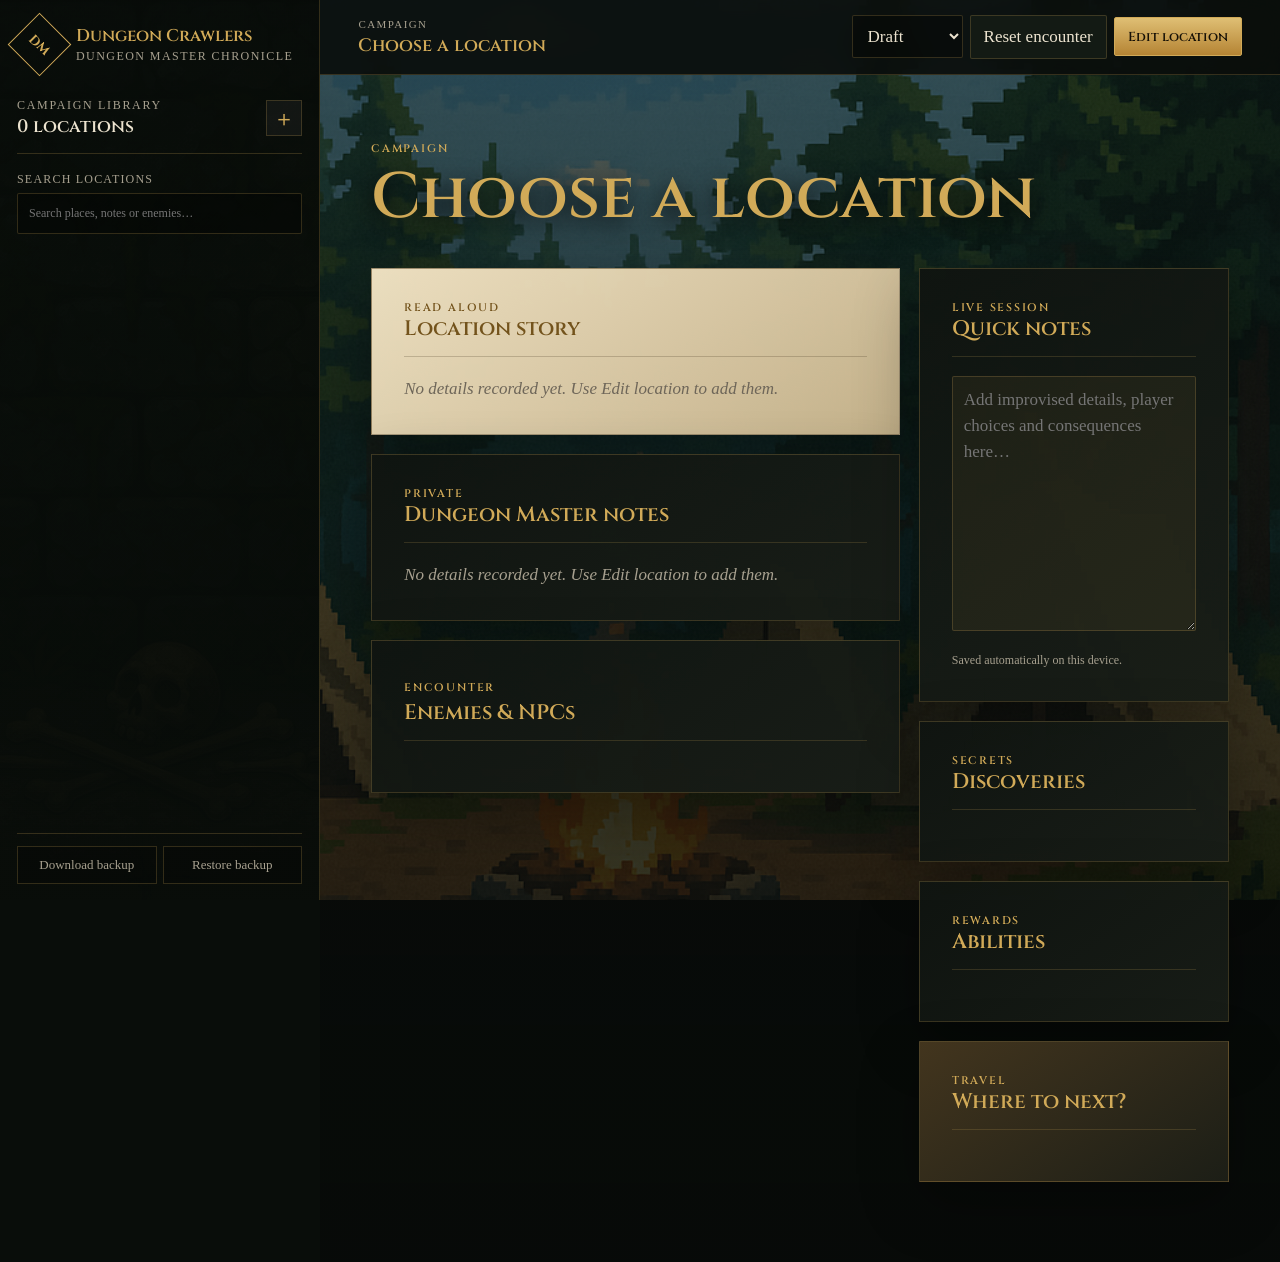
==== dungeon-crawlers-dm-private/index.html @ de203393 "Add files via upload" ====
<!doctype html>
<html lang="en">
<head>
  <meta charset="utf-8">
  <meta name="viewport" content="width=device-width, initial-scale=1">
  <meta name="theme-color" content="#10130f">
  <meta name="robots" content="noindex,nofollow">
  <title>Dungeon Crawlers — DM Chronicle</title>
  <link rel="preconnect" href="https://fonts.googleapis.com">
  <link rel="preconnect" href="https://fonts.gstatic.com" crossorigin>
  <link href="https://fonts.googleapis.com/css2?family=Cinzel:wght@500;600;700&family=IM+Fell+English:ital@0;1&display=swap" rel="stylesheet">
  <link rel="stylesheet" href="styles.css">
</head>
<body>
  <div class="app-shell">
    <aside class="sidebar" id="sidebar">
      <div class="brand">
        <div class="brand-mark">DM</div>
        <div><strong>Dungeon Crawlers</strong><span>Dungeon Master Chronicle</span></div>
      </div>

      <div class="library-heading">
        <div><p>Campaign library</p><strong id="locationCount">0 locations</strong></div>
        <button class="icon-button" id="newLocationButton" title="Create a new location" aria-label="Create a new location">＋</button>
      </div>

      <label class="search-field"><span>Search locations</span><input id="locationSearch" type="search" placeholder="Search places, notes or enemies…"></label>
      <div class="filter-row" id="campaignFilters" aria-label="Filter campaign"></div>
      <nav class="location-list" id="locationList" aria-label="Campaign locations"></nav>

      <div class="sidebar-tools">
        <button id="backupButton" type="button">Download backup</button>
        <label>Restore backup<input id="restoreFile" type="file" accept="application/json"></label>
      </div>
    </aside>

    <main class="main-stage">
      <header class="topbar">
        <button class="menu-button" id="menuButton" aria-label="Open location library">☰</button>
        <div class="current-place"><span id="locationCampaign">Campaign</span><strong id="locationTitle">Choose a location</strong></div>
        <div class="top-actions">
          <select id="locationStatus" aria-label="Location status">
            <option value="draft">Draft</option><option value="ready">Ready</option>
            <option value="visited">Visited</option><option value="complete">Complete</option>
          </select>
          <button class="button secondary" id="resetEncounterButton" type="button">Reset encounter</button>
          <button class="button primary" id="editLocationButton" type="button">Edit location</button>
        </div>
      </header>

      <div class="content" id="locationView">
        <section class="location-hero">
          <div>
            <p class="eyebrow" id="heroCampaign">Campaign</p>
            <h1 id="heroTitle">Choose a location</h1>
            <p class="hero-source" id="heroSource"></p>
          </div>
          <div class="location-summary" id="locationSummary"></div>
        </section>

        <div class="content-grid">
          <div class="primary-column">
            <section class="paper-card story-card">
              <div class="section-title"><span>Read aloud</span><h2>Location story</h2></div>
              <div class="prose" id="storyText"></div>
            </section>

            <section class="dark-card">
              <div class="section-title"><span>Private</span><h2>Dungeon Master notes</h2></div>
              <div class="prose" id="dmNotesText"></div>
            </section>

            <section class="dark-card">
              <div class="section-title split"><div><span>Encounter</span><h2>Enemies &amp; NPCs</h2></div><strong id="enemyProgress"></strong></div>
              <div class="enemy-grid" id="enemyGrid"></div>
            </section>
          </div>

          <aside class="secondary-column">
            <section class="dark-card sticky-notes">
              <div class="section-title"><span>Live session</span><h2>Quick notes</h2></div>
              <textarea id="sessionNotes" rows="9" placeholder="Add improvised details, player choices and consequences here…"></textarea>
              <p>Saved automatically on this device.</p>
            </section>

            <section class="dark-card">
              <div class="section-title"><span>Secrets</span><h2>Discoveries</h2></div>
              <div class="discovery-list" id="discoveryList"></div>
            </section>

            <section class="dark-card">
              <div class="section-title"><span>Rewards</span><h2>Abilities</h2></div>
              <div class="discovery-list" id="abilityList"></div>
            </section>

            <section class="route-card">
              <div class="section-title"><span>Travel</span><h2>Where to next?</h2></div>
              <div class="route-list" id="routeList"></div>
            </section>
          </aside>
        </div>
      </div>

      <section class="editor hidden" id="locationEditor" aria-labelledby="editorTitle">
        <div class="editor-header"><div><p class="eyebrow">Edit mode</p><h1 id="editorTitle">Edit location</h1></div><button class="button secondary" id="cancelEditButton">Cancel</button></div>
        <div class="editor-grid">
          <section class="editor-card wide">
            <label>Location name<input id="editName"></label>
            <div class="two-fields"><label>Campaign<input id="editCampaign"></label><label>Status<select id="editStatus"><option value="draft">Draft</option><option value="ready">Ready</option><option value="visited">Visited</option><option value="complete">Complete</option></select></label></div>
            <label>Read-aloud story<textarea id="editStory" rows="9"></textarea></label>
            <label>Private DM notes<textarea id="editDmNotes" rows="9"></textarea></label>
          </section>

          <section class="editor-card">
            <h2>Add enemy or NPC</h2>
            <label>Name<input id="enemyName"></label>
            <div class="three-fields"><label>HP<input id="enemyHealth" type="number" min="1" value="1"></label><label>Combat<input id="enemyCombat" type="number" value="0"></label><label>Defence<input id="enemyDefence" type="number" value="0"></label></div>
            <label>Description<textarea id="enemyDescription" rows="4"></textarea></label>
            <button class="button secondary" id="addEnemyButton" type="button">Add enemy</button>
            <div class="compact-list" id="editEnemyList"></div>
          </section>

          <section class="editor-card">
            <h2>Add discovery</h2>
            <label>Item or secret<input id="discoveryName"></label>
            <label>Description<textarea id="discoveryDescription" rows="3"></textarea></label>
            <label>Effect or value<input id="discoveryEffect"></label>
            <button class="button secondary" id="addDiscoveryButton" type="button">Add discovery</button>
            <div class="compact-list" id="editDiscoveryList"></div>
          </section>

          <section class="editor-card">
            <h2>Add ability</h2>
            <label>Ability name<input id="abilityName"></label>
            <label>Description<textarea id="abilityDescription" rows="3"></textarea></label>
            <button class="button secondary" id="addAbilityButton" type="button">Add ability</button>
            <div class="compact-list" id="editAbilityList"></div>
          </section>

          <section class="editor-card">
            <h2>Add route</h2>
            <label>Button label<input id="routeLabel" placeholder="Onward to Khazard"></label>
            <label>Connected location<select id="routeTarget"></select></label>
            <label>Private travel note<textarea id="routeDescription" rows="3"></textarea></label>
            <button class="button secondary" id="addRouteButton" type="button">Add route</button>
            <div class="compact-list" id="editRouteList"></div>
          </section>
        </div>
        <div class="editor-save"><button class="button primary" id="saveLocationButton" type="button">Save location changes</button></div>
      </section>
    </main>
  </div>

  <dialog id="newLocationDialog">
    <form method="dialog" id="newLocationForm">
      <p class="eyebrow">Campaign builder</p><h2>Create a new location</h2>
      <label>Location name<input id="newName" required placeholder="The Sunken Citadel"></label>
      <label>Campaign<input id="newCampaign" value="New Adventures"></label>
      <label>Read-aloud introduction<textarea id="newStory" rows="5"></textarea></label>
      <label>Private DM notes<textarea id="newDmNotes" rows="5"></textarea></label>
      <div class="dialog-actions"><button class="button secondary" value="cancel">Cancel</button><button class="button primary" id="createLocationButton" value="default">Create location</button></div>
    </form>
  </dialog>

  <div class="toast" id="toast" role="status" aria-live="polite"></div>
  <script src="data/campaign-data.js"></script>
  <script src="app.js"></script>
</body>
</html>
---- dungeon-crawlers-dm-private/styles.css ----
:root {
  --ink: #ece3cf; --muted: #a7a08f; --gold: #d1aa58; --gold-dark: #72521f;
  --green: #839b6a; --red: #b45d51; --blue: #65848b; --black: #090d0a;
  --panel: rgba(15, 20, 16, .96); --panel-2: rgba(24, 29, 23, .96); --paper: #d8c9a8;
  --paper-ink: #29231a; --line: rgba(209, 170, 88, .22); --sidebar: 320px;
}
* { box-sizing: border-box; }
html { color-scheme: dark; }
body { margin: 0; min-height: 100vh; color: var(--ink); font: 17px/1.52 "IM Fell English", Georgia, serif; background: #090d0a; }
button, input, textarea, select { font: inherit; }
button, select, input[type="file"] { cursor: pointer; }
button:focus-visible, input:focus-visible, textarea:focus-visible, select:focus-visible { outline: 2px solid var(--gold); outline-offset: 2px; }
.hidden { display: none !important; }
.app-shell { min-height: 100vh; display: grid; grid-template-columns: var(--sidebar) 1fr; }
.sidebar { position: sticky; top: 0; height: 100vh; display: flex; flex-direction: column; padding: 22px 17px 16px; overflow: hidden; border-right: 1px solid var(--line); background: linear-gradient(rgba(8,12,9,.91), rgba(8,12,9,.98)), url("assets/background.jpg") center/cover; z-index: 30; }
.brand { display: flex; align-items: center; gap: 12px; margin-bottom: 29px; }
.brand-mark { width: 45px; height: 45px; display: grid; place-items: center; border: 1px solid var(--gold); color: var(--gold); font: 700 13px "Cinzel", serif; transform: rotate(45deg); }
.brand div:last-child { margin-left: 2px; }
.brand strong, .brand span { display: block; }
.brand strong { color: var(--gold); font: 600 17px "Cinzel", serif; }
.brand span { color: var(--muted); font-size: 12px; text-transform: uppercase; letter-spacing: .12em; }
.library-heading { display: flex; align-items: center; justify-content: space-between; padding-bottom: 13px; border-bottom: 1px solid var(--line); }
.library-heading p, .library-heading strong { margin: 0; }
.library-heading p { color: var(--muted); font-size: 12px; text-transform: uppercase; letter-spacing: .14em; }
.library-heading strong { font: 600 18px "Cinzel", serif; }
.icon-button, .menu-button { width: 36px; height: 36px; border: 1px solid var(--line); background: rgba(255,255,255,.04); color: var(--gold); font-size: 22px; }
.search-field { display: grid; gap: 5px; margin: 16px 0 9px; color: var(--muted); font-size: 12px; text-transform: uppercase; letter-spacing: .1em; }
input, textarea, select { width: 100%; padding: 10px 11px; border: 1px solid var(--line); border-radius: 2px; color: var(--ink); background: rgba(0,0,0,.3); }
textarea { resize: vertical; }
.filter-row { display: flex; gap: 5px; overflow-x: auto; padding: 1px 0 11px; }
.filter-row button { white-space: nowrap; padding: 5px 9px; border: 1px solid var(--line); color: var(--muted); background: transparent; font-size: 12px; }
.filter-row button.active { color: #161006; border-color: var(--gold); background: var(--gold); }
.location-list { flex: 1; overflow-y: auto; margin-right: -8px; padding-right: 8px; }
.location-link { width: 100%; display: grid; grid-template-columns: 1fr auto; gap: 6px; padding: 11px 9px; border: 0; border-bottom: 1px solid rgba(209,170,88,.09); color: var(--ink); background: transparent; text-align: left; }
.location-link:hover, .location-link.active { background: rgba(209,170,88,.1); }
.location-link.active { box-shadow: inset 2px 0 var(--gold); }
.location-link strong { font-weight: normal; }
.location-link span { color: var(--muted); font-size: 11px; text-transform: uppercase; }
.status-dot { width: 7px; height: 7px; align-self: center; border-radius: 50%; background: var(--muted); }
.status-dot.ready { background: var(--green); }.status-dot.visited { background: var(--gold); }.status-dot.complete { background: var(--blue); }.status-dot.draft { background: var(--red); }
.sidebar-tools { display: grid; grid-template-columns: 1fr 1fr; gap: 6px; padding-top: 12px; border-top: 1px solid var(--line); }
.sidebar-tools button, .sidebar-tools label { display: grid; place-items: center; min-height: 38px; margin: 0; border: 1px solid var(--line); color: var(--muted); background: rgba(0,0,0,.24); font-size: 13px; }
.sidebar-tools input { display: none; }
.main-stage { min-width: 0; background: linear-gradient(rgba(7,10,8,.62), rgba(7,10,8,.9)), url("assets/background2.jpg") center/cover fixed; }
.topbar { position: sticky; top: 0; z-index: 20; min-height: 75px; display: flex; align-items: center; justify-content: space-between; gap: 20px; padding: 12px clamp(18px,3vw,45px); border-bottom: 1px solid var(--line); background: rgba(10,14,11,.91); backdrop-filter: blur(14px); }
.menu-button { display: none; }
.current-place span, .current-place strong { display: block; }
.current-place span { color: var(--muted); font-size: 11px; letter-spacing: .13em; text-transform: uppercase; }
.current-place strong { max-width: 500px; overflow: hidden; text-overflow: ellipsis; white-space: nowrap; color: var(--gold); font: 600 18px "Cinzel", serif; }
.top-actions { display: flex; gap: 7px; align-items: center; }
.top-actions select { width: auto; }
.button { min-height: 39px; padding: 8px 13px; border: 1px solid var(--line); border-radius: 2px; color: var(--ink); background: #131a14; }
.button.primary { color: #161006; border-color: var(--gold); background: linear-gradient(#dfbf74, #b58434); font: 600 13px "Cinzel", serif; }
.button.secondary:hover { color: var(--gold); }
.content, .editor { max-width: 1440px; margin: auto; padding: 38px clamp(18px,4vw,58px) 80px; }
.location-hero { display: flex; align-items: end; justify-content: space-between; gap: 30px; margin: 18px 0 30px; }
.eyebrow, .section-title span { color: var(--gold); font: 600 11px/1.2 "Cinzel", serif; letter-spacing: .16em; text-transform: uppercase; }
.location-hero h1, .editor-header h1 { max-width: 850px; margin: 5px 0 4px; color: var(--gold); font: 600 clamp(38px,5vw,70px)/1 "Cinzel", serif; text-shadow: 0 6px 25px #000; }
.hero-source { margin: 8px 0 0; color: var(--muted); }
.location-summary { display: flex; flex-wrap: wrap; justify-content: flex-end; gap: 7px; }
.location-summary span { padding: 7px 10px; border: 1px solid var(--line); background: rgba(10,14,11,.8); color: var(--muted); font-size: 13px; }
.content-grid { display: grid; grid-template-columns: minmax(0,1.55fr) minmax(310px,.75fr); gap: 19px; align-items: start; }
.primary-column, .secondary-column { display: grid; gap: 19px; }
.paper-card, .dark-card, .route-card, .editor-card { padding: clamp(20px,3vw,32px); border: 1px solid var(--line); box-shadow: 0 20px 60px rgba(0,0,0,.32); }
.paper-card { color: var(--paper-ink); border-color: rgba(61,43,18,.4); background: linear-gradient(145deg, rgba(242,228,196,.97), rgba(201,181,141,.97)); }
.dark-card, .editor-card { background: linear-gradient(145deg, var(--panel), var(--panel-2)); }
.route-card { background: linear-gradient(145deg, rgba(69,55,31,.96), rgba(29,31,23,.97)); }
.section-title { display: flex; flex-direction: column; gap: 1px; margin-bottom: 19px; padding-bottom: 13px; border-bottom: 1px solid currentColor; border-color: rgba(209,170,88,.18); }
.paper-card .section-title { border-color: rgba(58,43,22,.22); }
.section-title h2, .editor-card h2, dialog h2 { margin: 0; color: var(--gold); font: 600 21px "Cinzel", serif; }
.paper-card .section-title span, .paper-card .section-title h2 { color: #73531c; }
.section-title.split { flex-direction: row; justify-content: space-between; align-items: end; }
.section-title.split strong { color: var(--muted); font-weight: normal; }
.prose { white-space: pre-wrap; }
.prose:empty::after { content: "No details recorded yet. Use Edit location to add them."; color: var(--muted); font-style: italic; }
.paper-card .prose:empty::after { color: #6e6659; }
.enemy-grid { display: grid; grid-template-columns: repeat(auto-fill,minmax(250px,1fr)); gap: 11px; }
.enemy-card { padding: 16px; border: 1px solid rgba(209,170,88,.16); background: rgba(0,0,0,.2); }
.enemy-card.defeated { opacity: .62; border-color: rgba(180,93,81,.5); }
.enemy-head { display: flex; justify-content: space-between; gap: 8px; }
.enemy-head h3 { margin: 0; font: 600 16px "Cinzel", serif; }
.enemy-head select { width: auto; padding: 3px 6px; font-size: 12px; }
.enemy-card > p { min-height: 45px; margin: 8px 0; color: var(--muted); font-size: 14px; }
.enemy-stats { display: flex; flex-wrap: wrap; gap: 5px; margin: 10px 0; }
.enemy-stats span { padding: 3px 7px; background: rgba(255,255,255,.04); color: var(--muted); font-size: 12px; }
.health-line { display: grid; grid-template-columns: 34px 1fr 34px; gap: 6px; align-items: center; }
.health-line button { height: 32px; border: 1px solid var(--line); background: #111712; color: var(--gold); font-size: 19px; }
.health-center { display: grid; gap: 5px; text-align: center; }
.health-track { height: 8px; background: #090c09; }
.health-track i { display: block; height: 100%; background: linear-gradient(90deg,#6e3530,#b85f51); transition: width .2s; }
.health-center strong { font-size: 13px; }
.sticky-notes textarea { min-height: 170px; background: rgba(209,170,88,.07); }
.sticky-notes > p { margin-bottom: 0; color: var(--muted); font-size: 12px; }
.discovery-list { display: grid; gap: 8px; }
.discovery-item { padding: 11px; border-left: 2px solid var(--muted); background: rgba(0,0,0,.18); }
.discovery-item.revealed { border-color: var(--gold); }.discovery-item.found, .discovery-item.learned { border-color: var(--green); }
.discovery-item h3 { margin: 0 0 3px; font-size: 16px; font-weight: normal; }
.discovery-item p { margin: 4px 0; color: var(--muted); font-size: 13px; }
.state-button { margin-top: 7px; padding: 3px 7px; border: 1px solid var(--line); color: var(--gold); background: transparent; font-size: 11px; text-transform: uppercase; }
.route-list { display: grid; gap: 8px; }
.route-button { width: 100%; padding: 12px; border: 1px solid rgba(209,170,88,.32); color: var(--ink); background: rgba(0,0,0,.22); text-align: left; }
.route-button:hover:not([disabled]) { border-color: var(--gold); color: var(--gold); }
.route-button small { display: block; margin-top: 3px; color: var(--muted); }
.route-button[disabled] { cursor: default; opacity: .65; }
.editor-header { display: flex; justify-content: space-between; align-items: end; gap: 18px; margin-bottom: 25px; }
.editor-header h1 { font-size: clamp(35px,4vw,55px); }
.editor-grid { display: grid; grid-template-columns: 1fr 1fr; gap: 16px; }
.editor-card.wide { grid-column: 1 / -1; }
.editor-card label, dialog label { display: grid; gap: 5px; margin-bottom: 13px; color: var(--muted); font-size: 14px; }
.two-fields, .three-fields { display: grid; gap: 10px; }.two-fields { grid-template-columns: 1fr 1fr; }.three-fields { grid-template-columns: repeat(3,1fr); }
.compact-list { display: grid; gap: 5px; margin-top: 15px; }
.compact-item { display: grid; grid-template-columns: 1fr auto; gap: 8px; padding: 7px 8px; border: 1px solid rgba(209,170,88,.12); color: var(--muted); font-size: 13px; }
.compact-item button { border: 0; background: transparent; color: #d9857b; }
.editor-save { position: sticky; bottom: 14px; display: flex; justify-content: flex-end; margin-top: 18px; }
dialog { width: min(620px,calc(100% - 28px)); padding: 27px; border: 1px solid var(--gold); color: var(--ink); background: #121812; box-shadow: 0 25px 80px #000; }
dialog::backdrop { background: rgba(0,0,0,.76); backdrop-filter: blur(4px); }
dialog h2 { margin: 5px 0 20px; font-size: 27px; }
.dialog-actions { display: flex; justify-content: flex-end; gap: 8px; }
.toast { position: fixed; left: 50%; bottom: 24px; z-index: 100; transform: translate(-50%,20px); opacity: 0; pointer-events: none; padding: 10px 16px; border: 1px solid var(--gold); background: #111712; transition: .2s; }
.toast.show { transform: translate(-50%,0); opacity: 1; }
.empty { padding: 15px; border: 1px dashed var(--line); color: var(--muted); text-align: center; }
@media (max-width: 1040px) {
  :root { --sidebar: 285px; }
  .content-grid { grid-template-columns: 1fr; }
  .secondary-column { grid-template-columns: repeat(2,minmax(0,1fr)); }
  .secondary-column > section:last-child { grid-column: 1 / -1; }
}
@media (max-width: 780px) {
  .app-shell { display: block; }
  .sidebar { position: fixed; left: 0; transform: translateX(-102%); width: min(88vw,340px); transition: transform .2s; box-shadow: 18px 0 60px #000; }
  .sidebar.open { transform: none; }
  .menu-button { display: block; }
  .topbar { align-items: flex-start; flex-wrap: wrap; }
  .current-place { flex: 1; }
  .top-actions { width: 100%; overflow-x: auto; }
  .location-hero { align-items: start; flex-direction: column; }
  .location-summary { justify-content: flex-start; }
  .secondary-column, .editor-grid { grid-template-columns: 1fr; }
  .secondary-column > section:last-child, .editor-card.wide { grid-column: auto; }
}
@media (max-width: 520px) {
  body { font-size: 16px; }
  .content, .editor { padding-inline: 12px; }
  .top-actions .button { font-size: 12px; white-space: nowrap; }
  .two-fields, .three-fields { grid-template-columns: 1fr; }
}
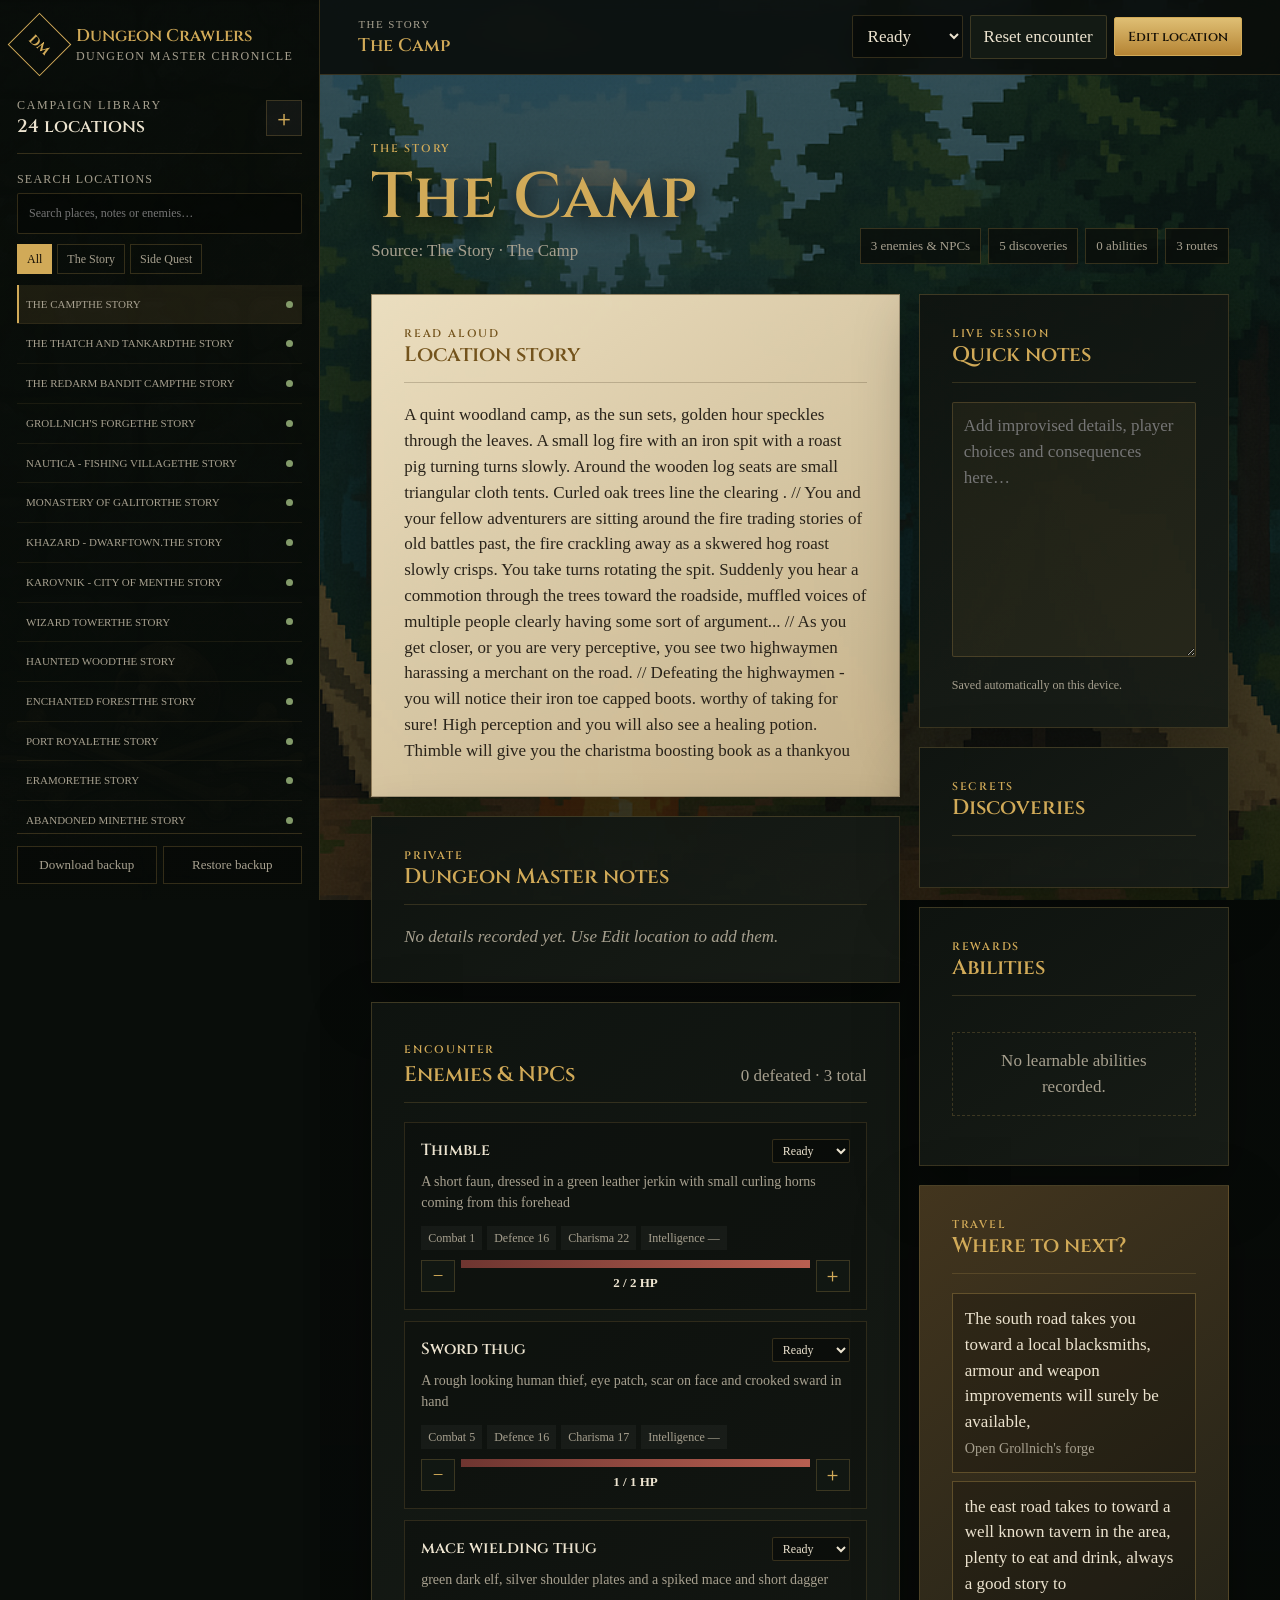
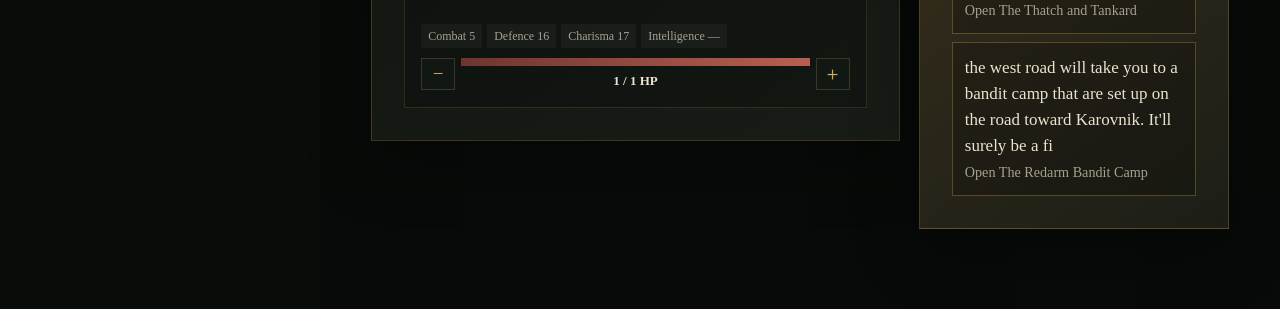
==== commit df292d48: "Refresh corrected DM Chronicle script" ====
--- a/dungeon-crawlers-dm-private/index.html
+++ b/dungeon-crawlers-dm-private/index.html
@@ -164,6 +164,6 @@
 
   <div class="toast" id="toast" role="status" aria-live="polite"></div>
   <script src="data/campaign-data.js"></script>
-  <script src="app.js"></script>
+  <script src="app.js?v=ac248c8"></script>
 </body>
 </html>
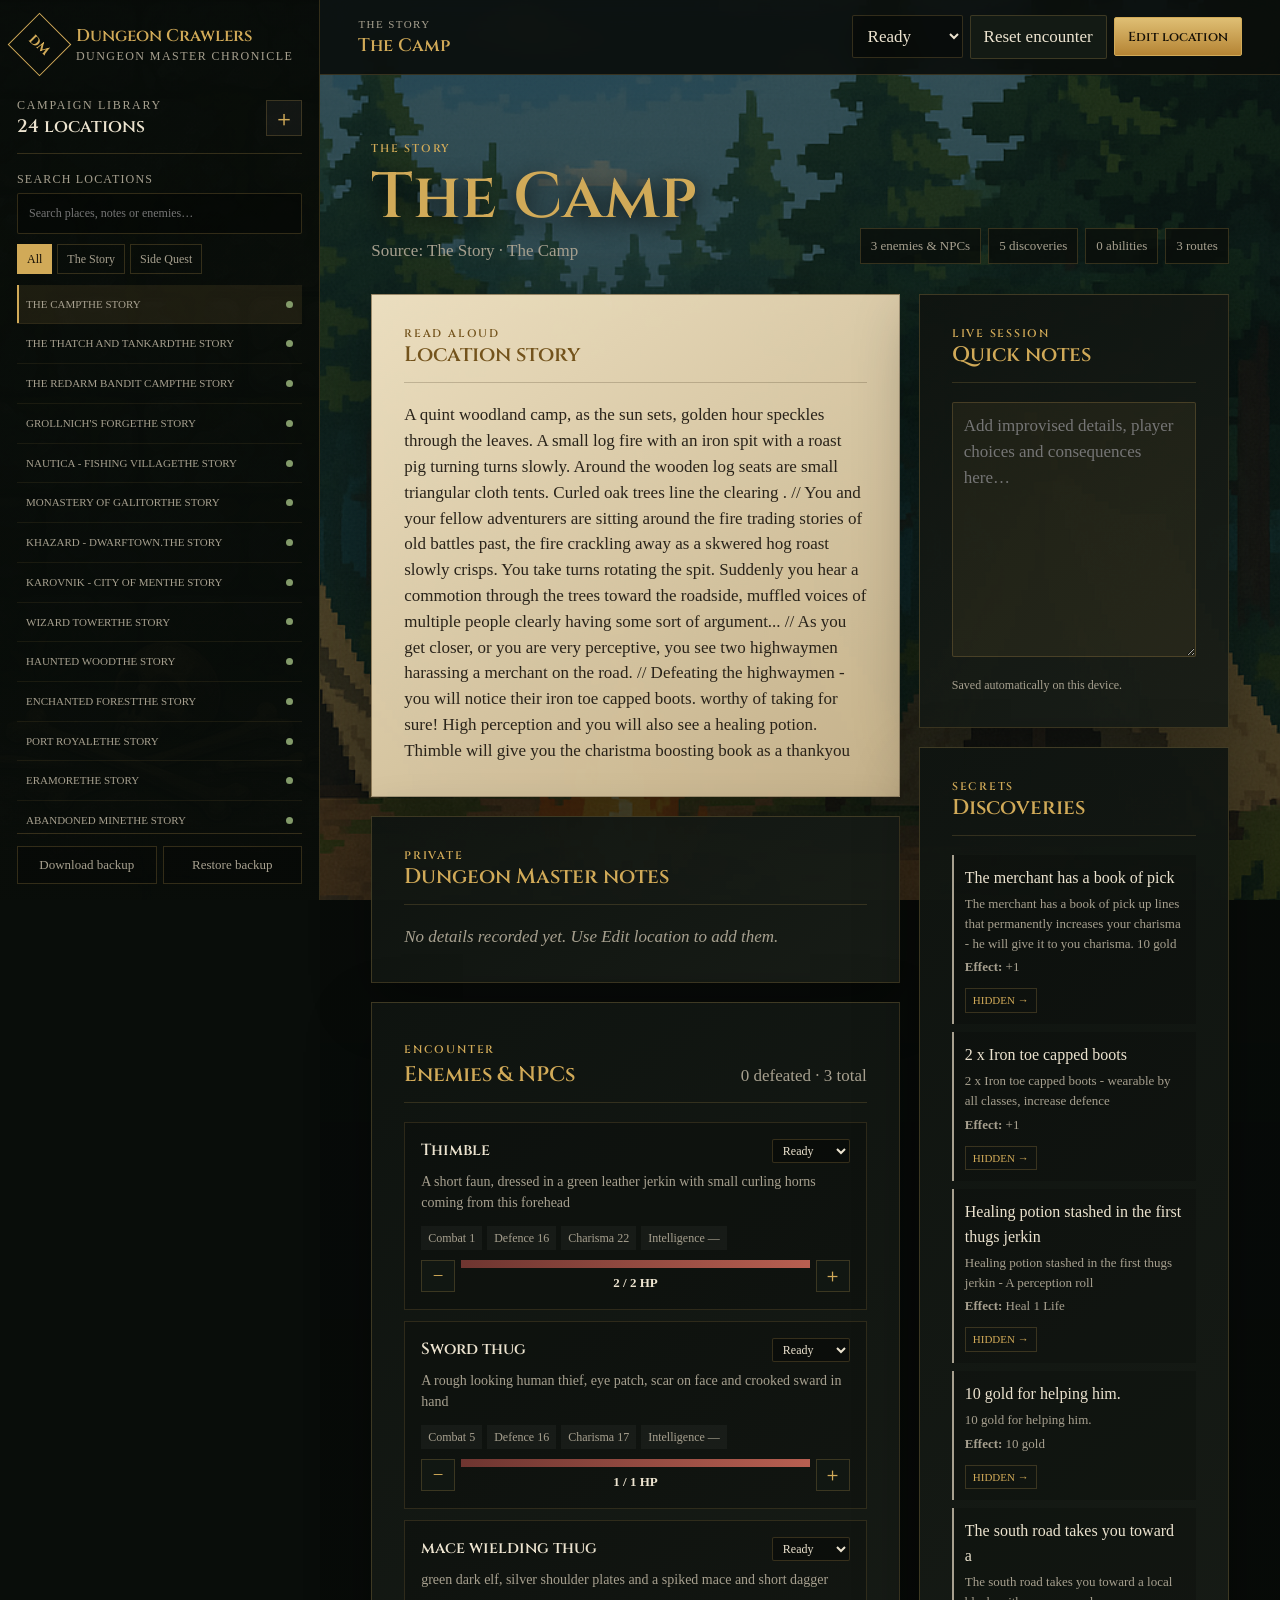
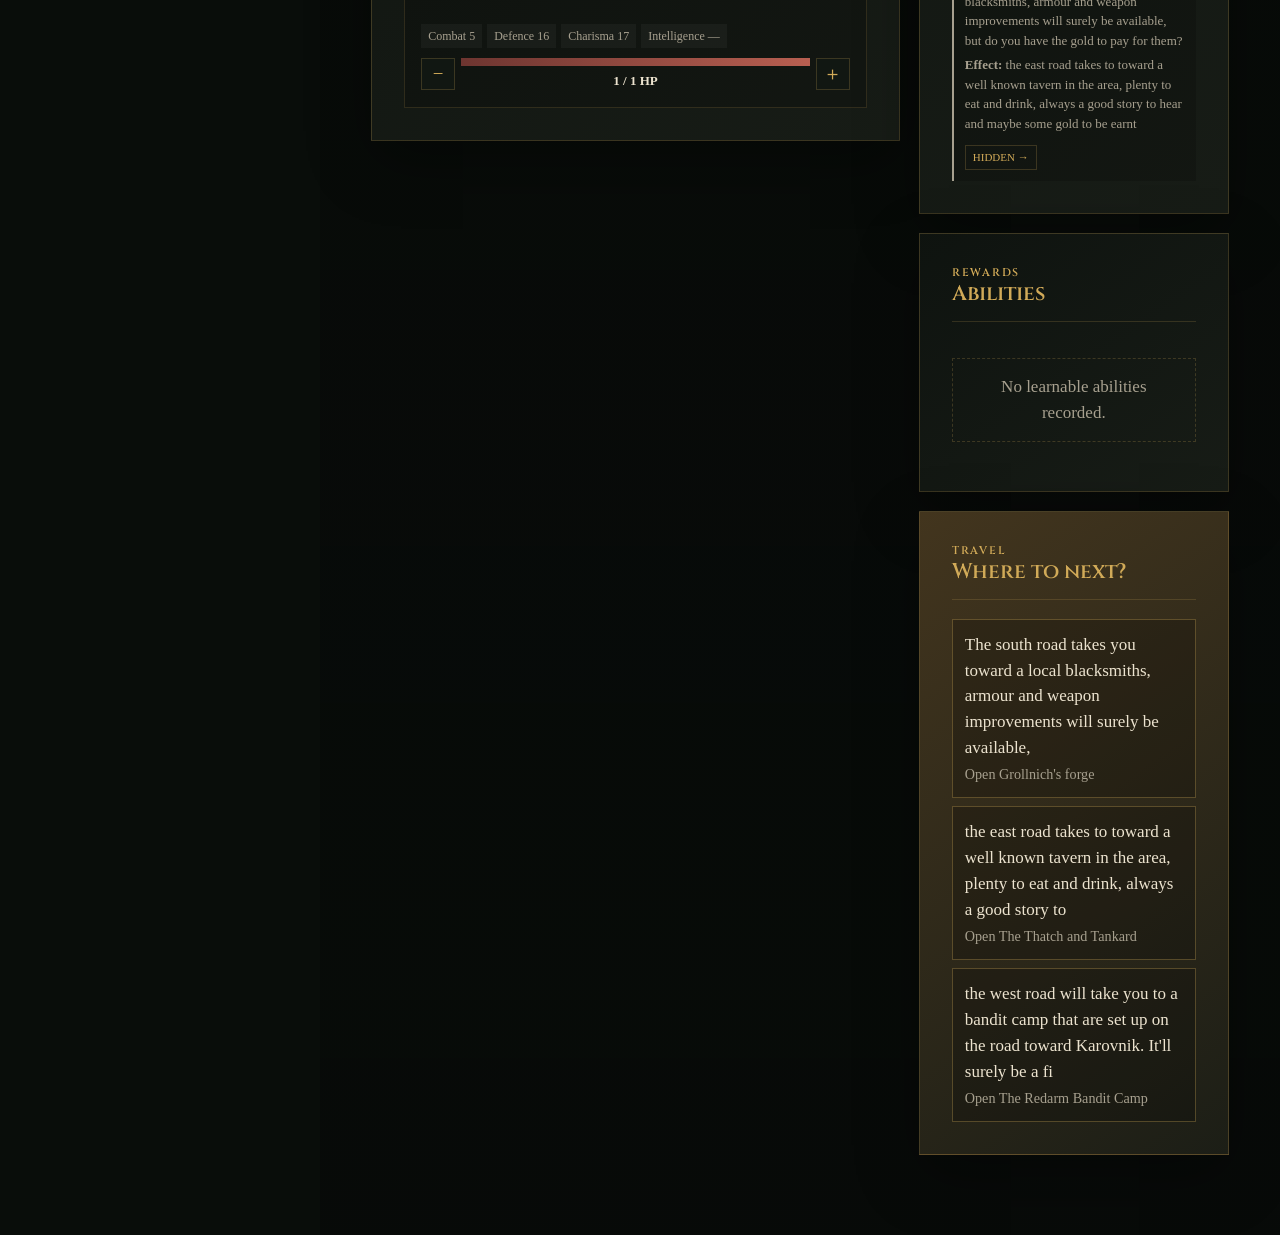
==== commit 5f281938: "Publish discovery and ability display fix" ====
--- a/dungeon-crawlers-dm-private/index.html
+++ b/dungeon-crawlers-dm-private/index.html
@@ -164,6 +164,6 @@
 
   <div class="toast" id="toast" role="status" aria-live="polite"></div>
   <script src="data/campaign-data.js"></script>
-  <script src="app.js?v=ac248c8"></script>
+  <script src="app.js?v=discoveries-1"></script>
 </body>
 </html>
